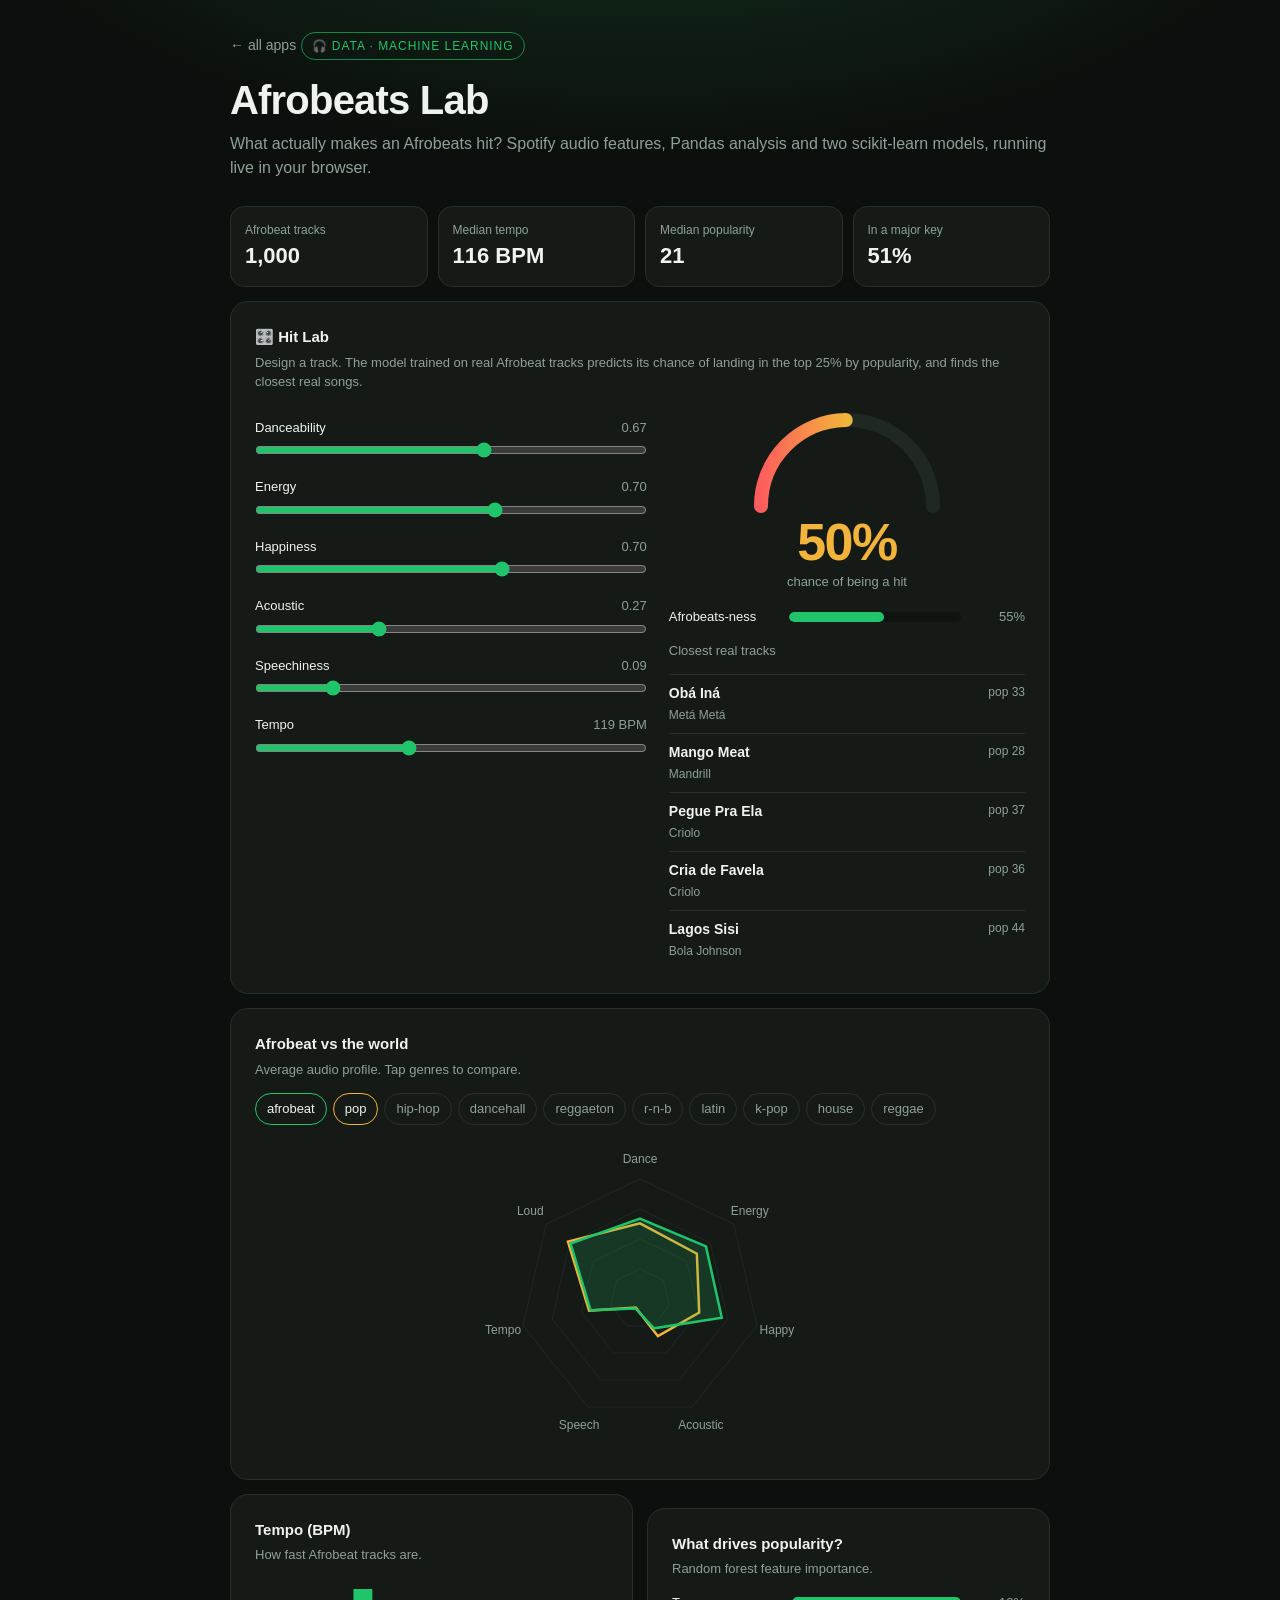
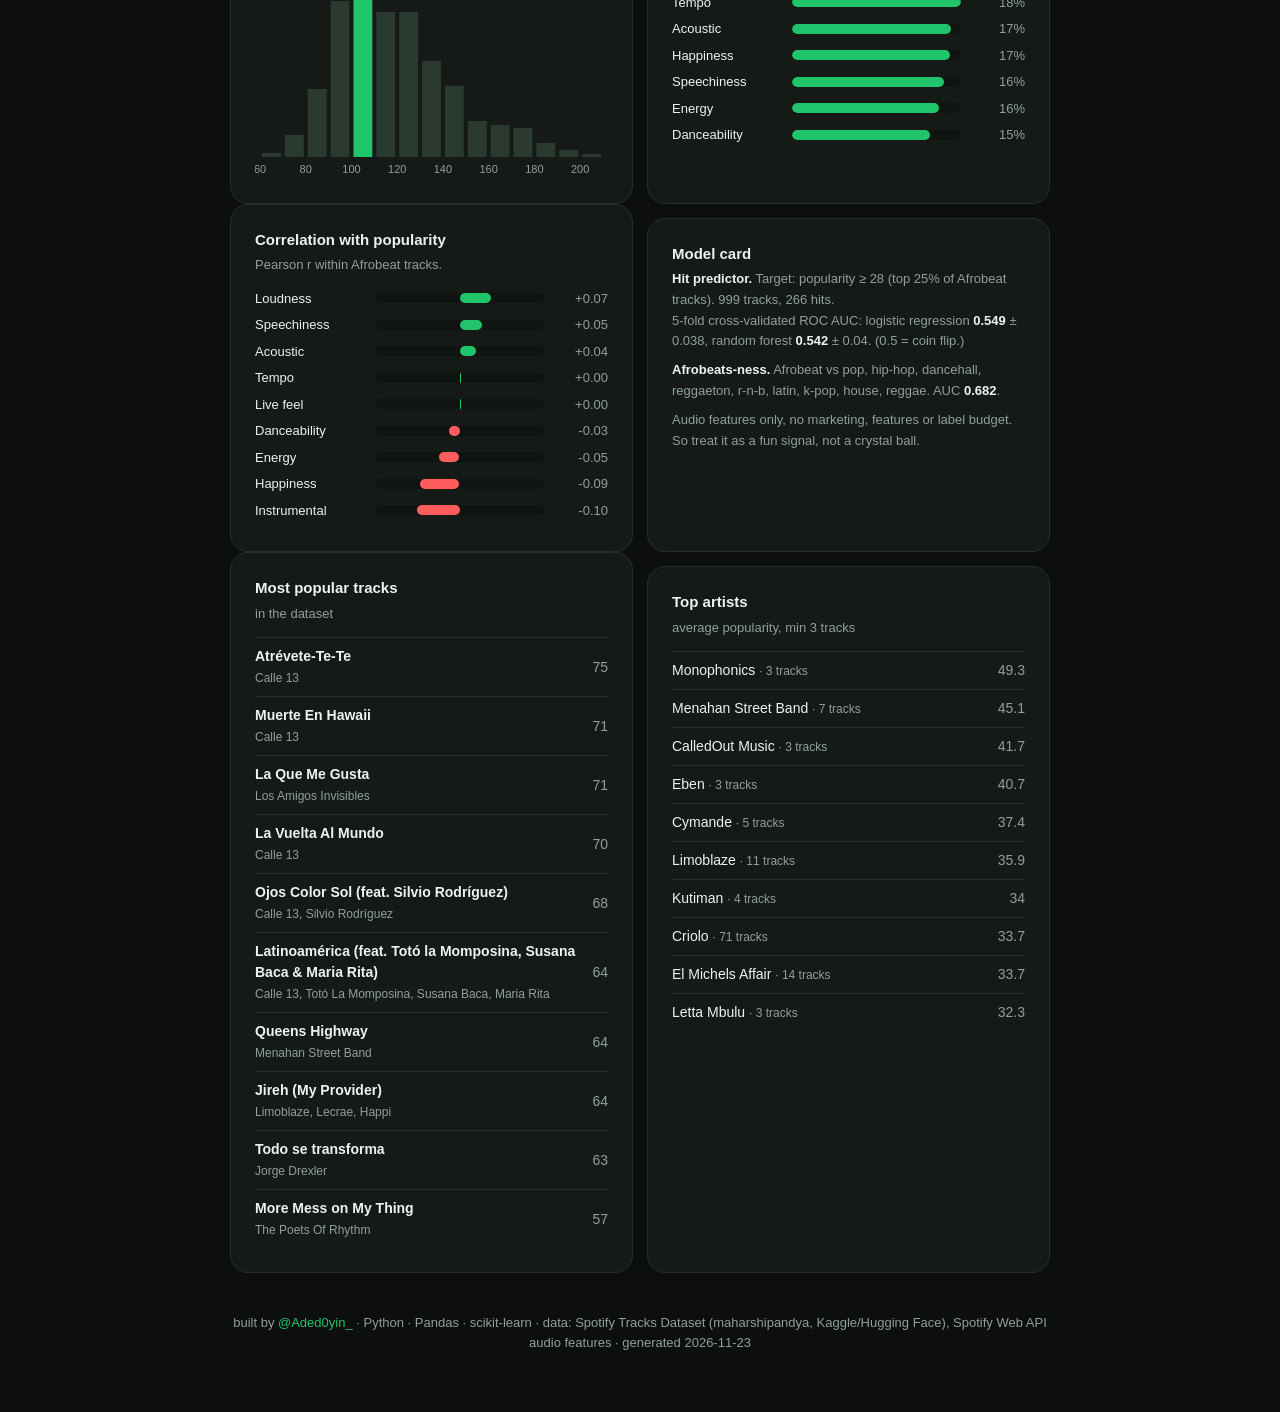
==== afrobeats-lab/index.html @ 5d916511 "first commit" ====
<!DOCTYPE html>
<html lang="en">
<head>
<meta charset="utf-8"><meta name="viewport" content="width=device-width,initial-scale=1">
<title>Afrobeats Lab · What makes an Afrobeats hit?</title>
<meta name="description" content="Data analysis and machine learning on Spotify audio features: what makes an Afrobeats hit?">
<link rel="stylesheet" href="../style.css">
<style>
.wrap{max-width:820px}
.card+.card,.card+.grid2,.grid2+.card,.stats+.card{margin-top:14px}
.grid2{display:grid;grid-template-columns:1fr 1fr;gap:14px}
@media(max-width:700px){.grid2{grid-template-columns:1fr}}
h3{font-size:15px;margin-bottom:4px}
.hint{color:var(--muted);font-size:13px;margin-bottom:14px}
.stats{display:grid;grid-template-columns:repeat(4,1fr);gap:10px}
@media(max-width:700px){.stats{grid-template-columns:1fr 1fr}}
.stat{background:var(--card);border:1px solid var(--line);border-radius:14px;padding:14px}
.stat span{display:block;font-size:12px;color:var(--muted)}.stat b{font-size:22px}
canvas{width:100%;display:block}
.chips{display:flex;flex-wrap:wrap;gap:6px;margin-bottom:10px}
.chip{background:none;border:1px solid var(--line);color:var(--muted);border-radius:999px;padding:5px 11px;font:inherit;font-size:13px;cursor:pointer}
.chip.on{color:var(--text);border-color:var(--gold)}
.hbar{display:grid;grid-template-columns:110px 1fr 54px;gap:10px;align-items:center;font-size:13px;margin:7px 0}
.hbar .track{height:10px;background:#0f1411;border-radius:99px;position:relative;overflow:hidden}
.hbar .track i{position:absolute;top:0;bottom:0;border-radius:99px}
.hbar .v{text-align:right;color:var(--muted);font-variant-numeric:tabular-nums}
.lab{display:grid;grid-template-columns:1.1fr 1fr;gap:22px}
@media(max-width:700px){.lab{grid-template-columns:1fr}}
.slider{margin:12px 0}
.slider label{display:flex;justify-content:space-between;font-size:13px;margin-bottom:4px}
.slider label span{color:var(--muted);font-variant-numeric:tabular-nums}
input[type=range]{width:100%;accent-color:var(--green)}
.gauge{text-align:center}
.gauge .pct{font-size:52px;font-weight:800;letter-spacing:-.03em;line-height:1}
.gauge .lbl{color:var(--muted);font-size:13px;margin-top:4px}
.afroness{margin-top:16px}
.sim{list-style:none;margin-top:14px}
.sim li{display:flex;justify-content:space-between;gap:10px;padding:8px 0;border-top:1px solid var(--line);font-size:14px}
.sim li span{color:var(--muted);font-size:12px;white-space:nowrap}
table{width:100%;border-collapse:collapse;font-size:14px}
td{padding:8px 0;border-top:1px solid var(--line)}
td.n{text-align:right;color:var(--muted);font-variant-numeric:tabular-nums}
.model{font-size:13px;color:var(--muted);line-height:1.6}
.model b{color:var(--text)}
.setup{line-height:1.7}
.setup code{background:#0f1411;border:1px solid var(--line);padding:2px 6px;border-radius:6px;font-size:13px}
.setup pre{background:#0f1411;border:1px solid var(--line);padding:12px;border-radius:10px;overflow:auto;margin:10px 0;font-size:13px}
.legend{display:flex;gap:14px;font-size:12px;color:var(--muted);margin-top:8px}.legend i{display:inline-block;width:9px;height:9px;border-radius:50%;margin-right:5px}
.hidden{display:none!important}
</style>
</head>
<body>
<main class="wrap">
  <a class="back" href="../">← all apps</a>
  <span class="tag">🎧 data · machine learning</span>
  <h1>Afrobeats Lab</h1>
  <p class="sub">What actually makes an Afrobeats hit? Spotify audio features, Pandas analysis and two scikit-learn models, running live in your browser.</p>

  <section class="card setup hidden" id="setup">
    <h3>No data yet</h3>
    <p class="hint">The dashboard reads <code>afrobeats-lab/data/insights.json</code>, which the Python pipeline generates.</p>
    <ol style="padding-left:20px">
      <li>Download the free <b>Spotify Tracks Dataset</b> (maharshipandya) CSV from Kaggle or Hugging Face.</li>
      <li>Save it as <code>afrobeats-lab/pipeline/data/dataset.csv</code>.</li>
      <li>Download the modern Afrobeats data, <code>beatsofafro.csv</code>, and save it next to it.</li>
      <li>Run:<pre>cd afrobeats-lab/pipeline
pip install -r requirements.txt
python analyze.py data/dataset.csv --afrobeats data/beatsofafro.csv</pre></li>
      <li>Commit the new <code>data/insights.json</code> and push.</li>
    </ol>
  </section>

  <div id="dash" class="hidden">
    <div class="stats" id="stats"></div>

    <section class="card hidden" id="erasCard">
      <h3>How the sound changed, era by era</h3>
      <p class="hint">Average audio features of each era playlist.</p>
      <canvas id="eraChart"></canvas>
      <div class="legend" id="eraLegend"></div>
      <table id="eraTable" style="margin-top:12px"></table>
    </section>

    <section class="card">
      <h3>🎛️ Hit Lab</h3>
      <p class="hint">Design a track. The model trained on real <span data-tl>Afrobeats</span> tracks predicts its chance of landing in the top 25% by popularity, and finds the closest real songs.</p>
      <div class="lab">
        <div id="sliders"></div>
        <div>
          <div class="gauge"><canvas id="gauge"></canvas><div class="pct" id="hitPct">–</div><div class="lbl">chance of being a hit</div></div>
          <div class="afroness">
            <div class="hbar"><span>Afrobeats-ness</span><div class="track"><i id="afroBar" style="left:0;background:var(--green)"></i></div><span class="v" id="afroPct"></span></div>
          </div>
          <div style="font-size:13px;color:var(--muted);margin-top:14px">Closest real tracks</div>
          <ul class="sim" id="similar"></ul>
        </div>
      </div>
    </section>

    <section class="card">
      <h3><span data-tl>Afrobeats</span> vs the world</h3>
      <p class="hint">Average audio profile. Tap genres to compare.</p>
      <div class="chips" id="genreChips"></div>
      <canvas id="radar"></canvas>
    </section>

    <div class="grid2">
      <section class="card">
        <h3>Tempo (BPM)</h3>
        <p class="hint">How fast <span data-tl>Afrobeats</span> tracks are.</p>
        <canvas id="tempo"></canvas>
      </section>
      <section class="card">
        <h3>What drives popularity?</h3>
        <p class="hint">Random forest feature importance.</p>
        <div id="importance"></div>
      </section>
    </div>

    <div class="grid2">
      <section class="card">
        <h3>Correlation with popularity</h3>
        <p class="hint">Pearson r within <span data-tl>Afrobeats</span> tracks.</p>
        <div id="corr"></div>
      </section>
      <section class="card">
        <h3>Model card</h3>
        <div class="model" id="modelCard"></div>
      </section>
    </div>

    <div class="grid2">
      <section class="card"><h3>Most popular tracks</h3><p class="hint">in the dataset</p><table id="topTracks"></table></section>
      <section class="card"><h3>Top artists</h3><p class="hint">average popularity, min 3 tracks</p><table id="topArtists"></table></section>
    </div>
  </div>

  <p class="foot">built by <a href="https://x.com/Aded0yin_">@Aded0yin_</a> · Python · Pandas · scikit-learn · <span id="source"></span></p>
</main>
<script src="app.js"></script>
</body>
</html>
---- style.css ----
:root{--bg:#0c0f0d;--card:#151a17;--line:#26302a;--text:#eef3ef;--muted:#8fa197;--green:#1fc46b;--green2:#0f8a48;--gold:#f2b43a;--red:#ff5d5d;--radius:18px}
*{box-sizing:border-box;margin:0;padding:0}
body{font-family:-apple-system,BlinkMacSystemFont,"Segoe UI",Inter,Roboto,sans-serif;background:radial-gradient(1200px 600px at 50% -200px,#12361f 0%,var(--bg) 60%);color:var(--text);min-height:100vh;display:flex;flex-direction:column;align-items:center;padding:32px 18px 60px;line-height:1.5}
a{color:var(--green);text-decoration:none}
.wrap{width:100%;max-width:560px}
.back{font-size:14px;color:var(--muted);display:inline-block;margin-bottom:22px}
.back:hover{color:var(--text)}
.tag{display:inline-block;font-size:12px;letter-spacing:.08em;text-transform:uppercase;color:var(--green);border:1px solid var(--green2);padding:4px 10px;border-radius:999px;margin-bottom:14px}
h1{font-size:clamp(28px,6vw,40px);line-height:1.1;letter-spacing:-.02em;margin-bottom:10px}
.sub{color:var(--muted);margin-bottom:26px}
.card{background:var(--card);border:1px solid var(--line);border-radius:var(--radius);padding:24px}
.btn{appearance:none;border:0;cursor:pointer;font:inherit;font-weight:700;padding:14px 20px;border-radius:14px;background:var(--green);color:#04150b;transition:transform .08s,filter .15s}
.btn:hover{filter:brightness(1.08)}.btn:active{transform:scale(.97)}
.btn.ghost{background:transparent;color:var(--text);border:1px solid var(--line)}
.btn.ghost:hover{border-color:var(--green)}
.row{display:flex;gap:10px;flex-wrap:wrap}
.foot{margin-top:40px;font-size:13px;color:var(--muted);text-align:center}
.pop{animation:pop .35s ease}
@keyframes pop{from{opacity:0;transform:translateY(8px) scale(.98)}to{opacity:1;transform:none}}
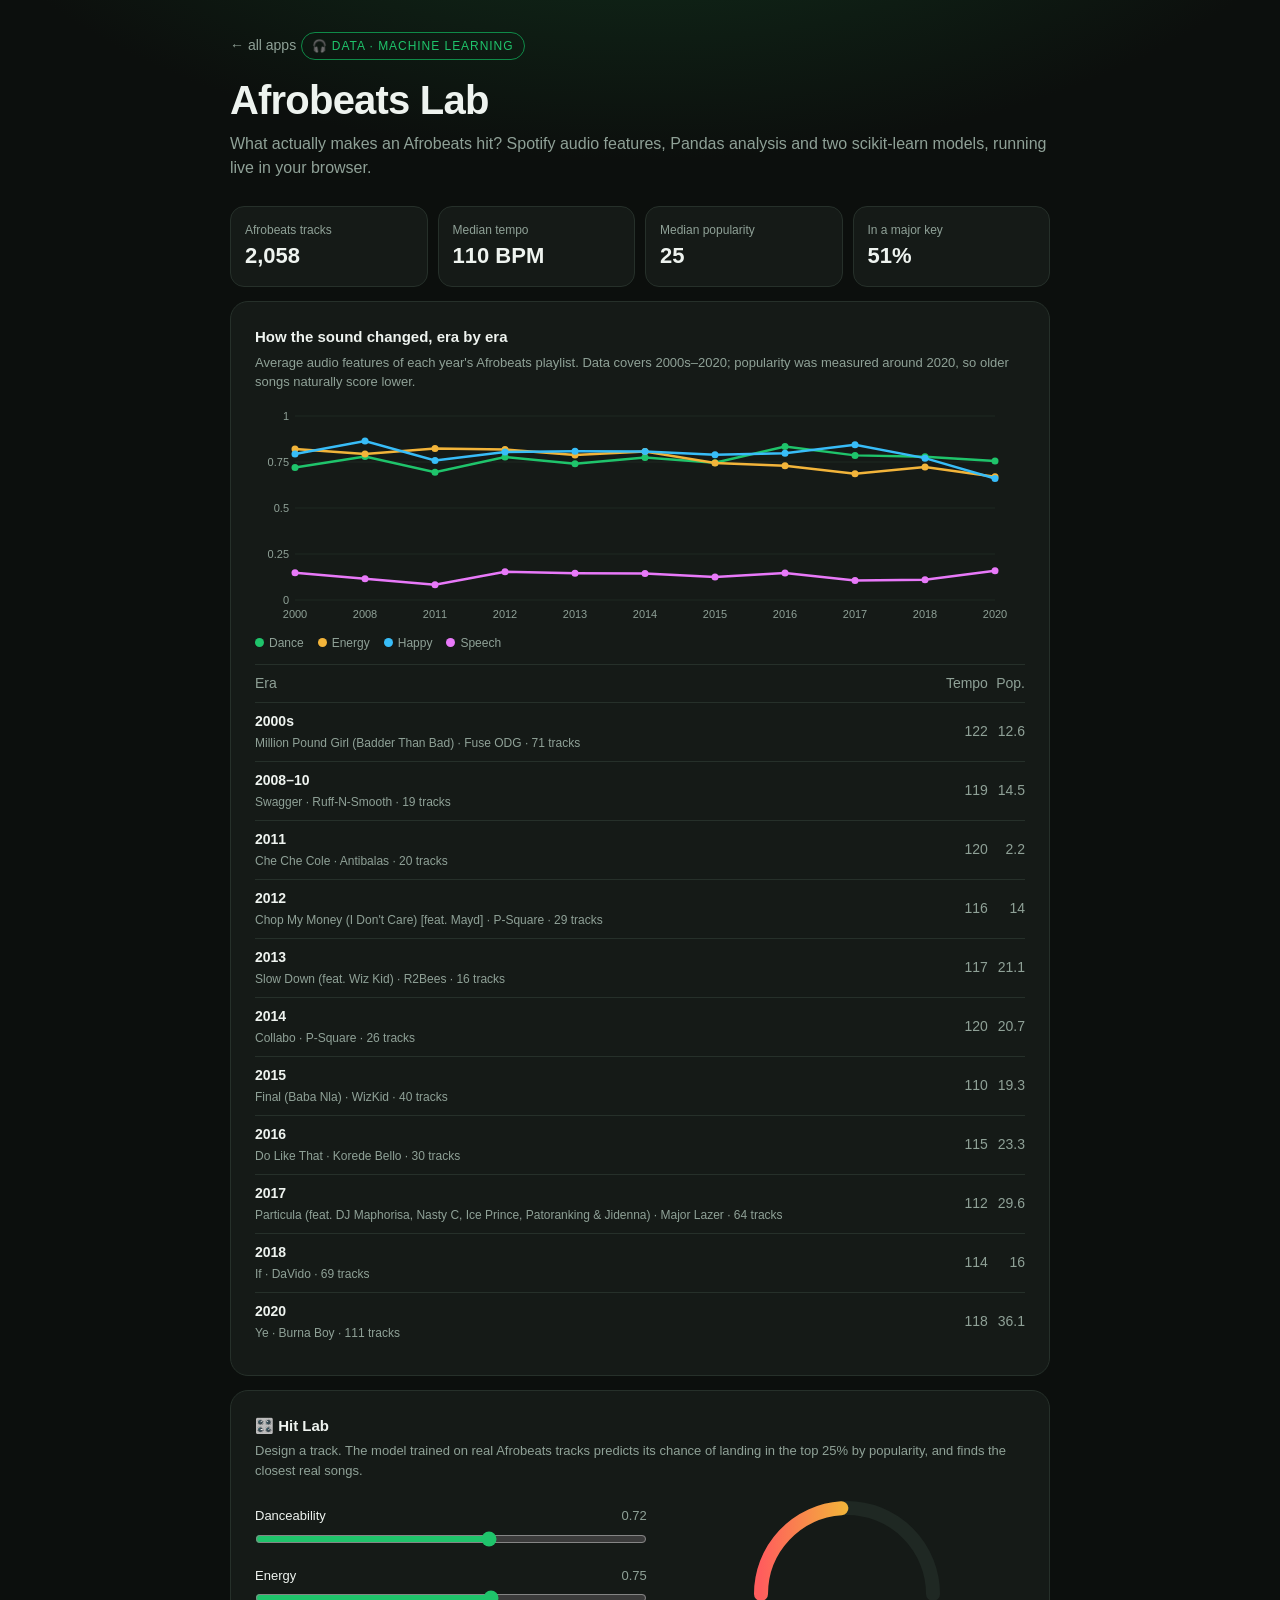
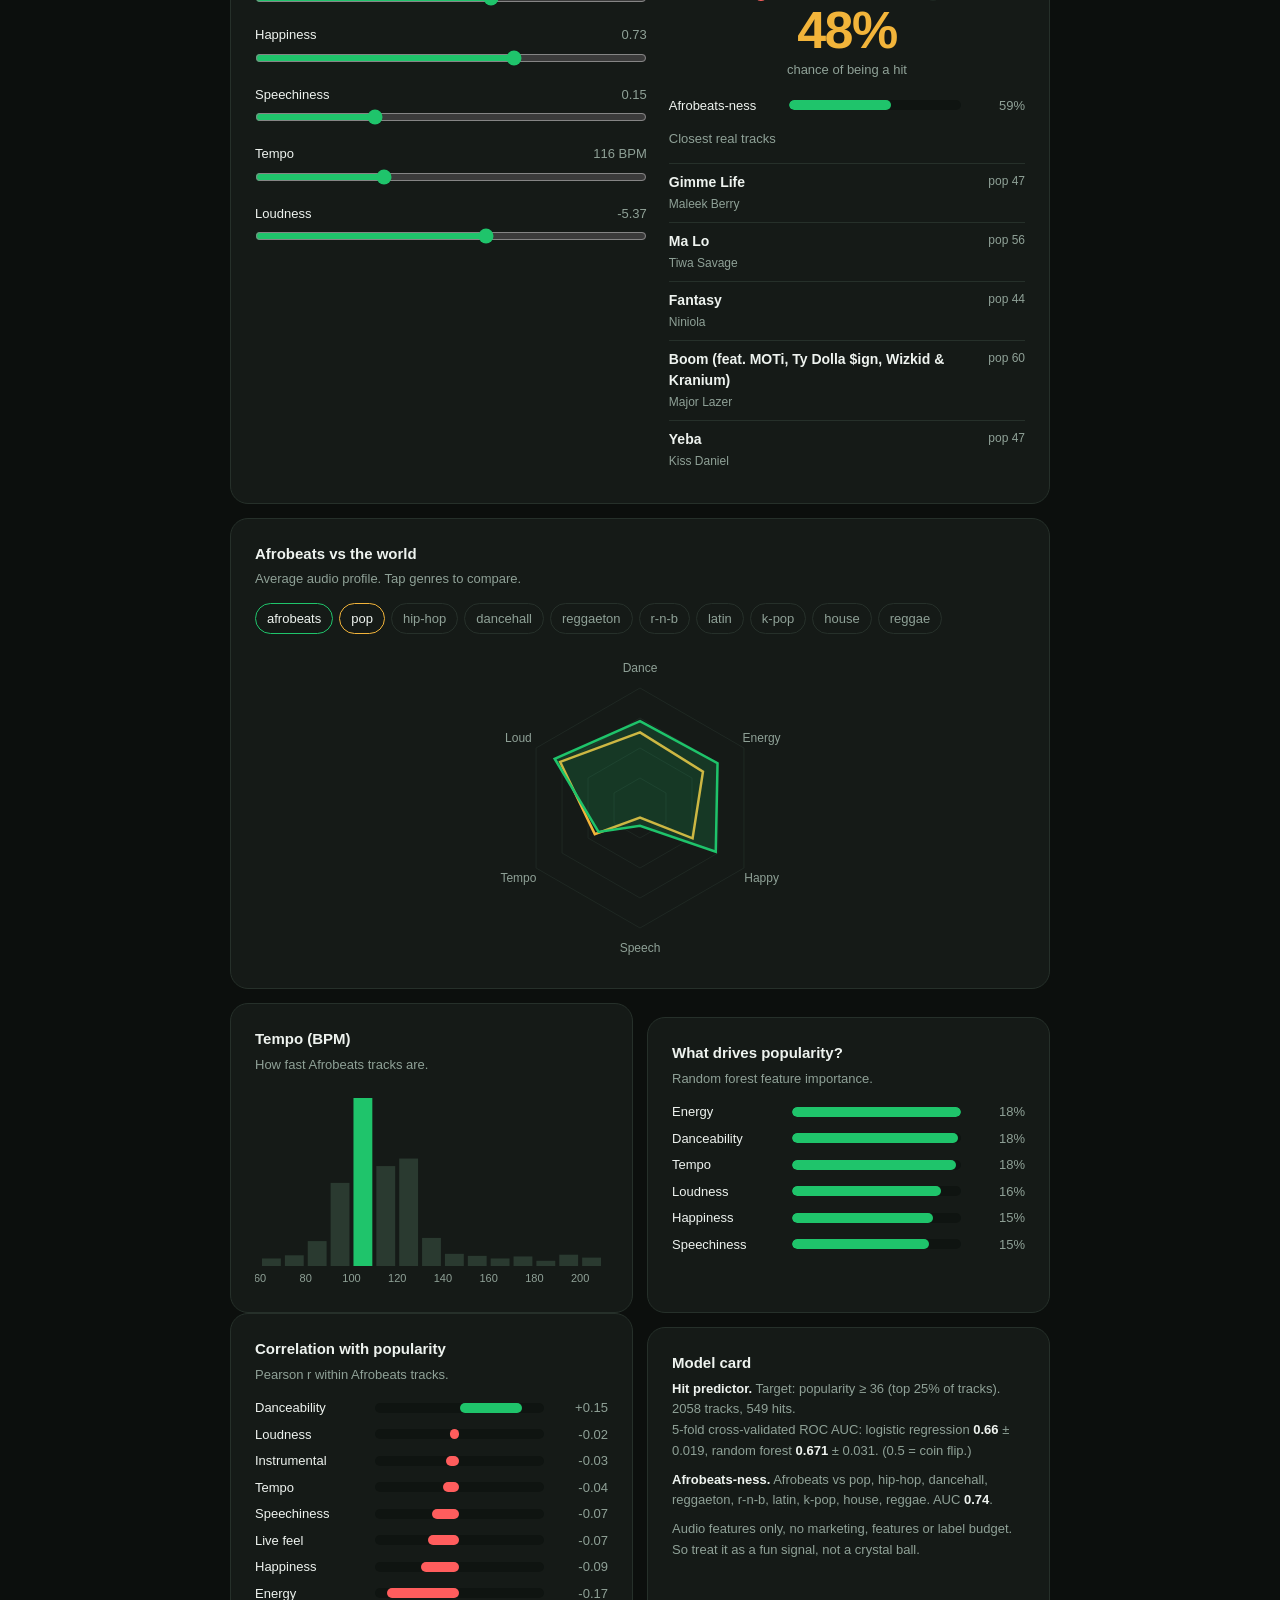
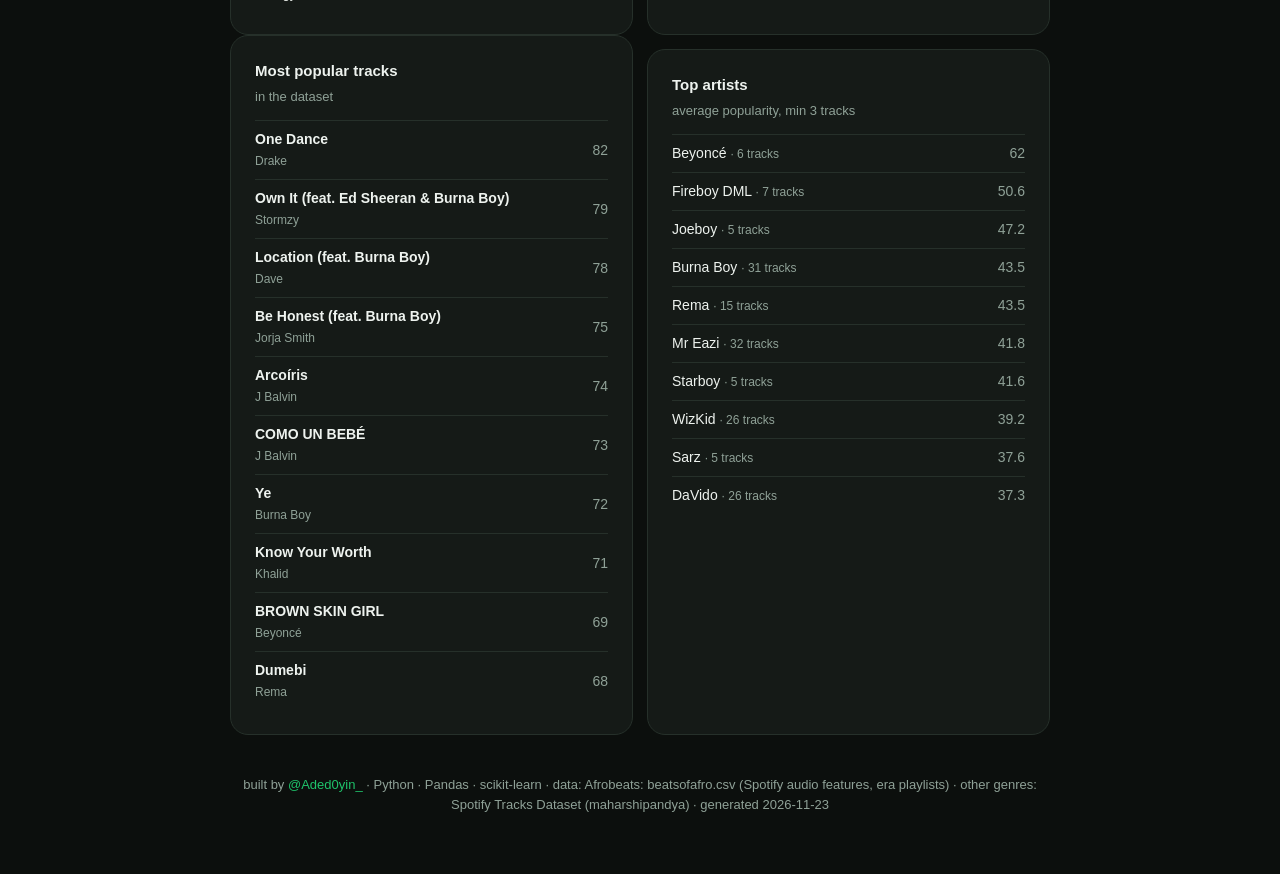
==== commit d182c6f5: "Afrobeats Lab: real Afrobeats data + era analysis" ====
--- a/afrobeats-lab/index.html
+++ b/afrobeats-lab/index.html
@@ -75,7 +75,7 @@
 
     <section class="card hidden" id="erasCard">
       <h3>How the sound changed, era by era</h3>
-      <p class="hint">Average audio features of each era playlist.</p>
+      <p class="hint">Average audio features of each year's Afrobeats playlist. Data covers 2000s–2020; popularity was measured around 2020, so older songs naturally score lower.</p>
       <canvas id="eraChart"></canvas>
       <div class="legend" id="eraLegend"></div>
       <table id="eraTable" style="margin-top:12px"></table>
